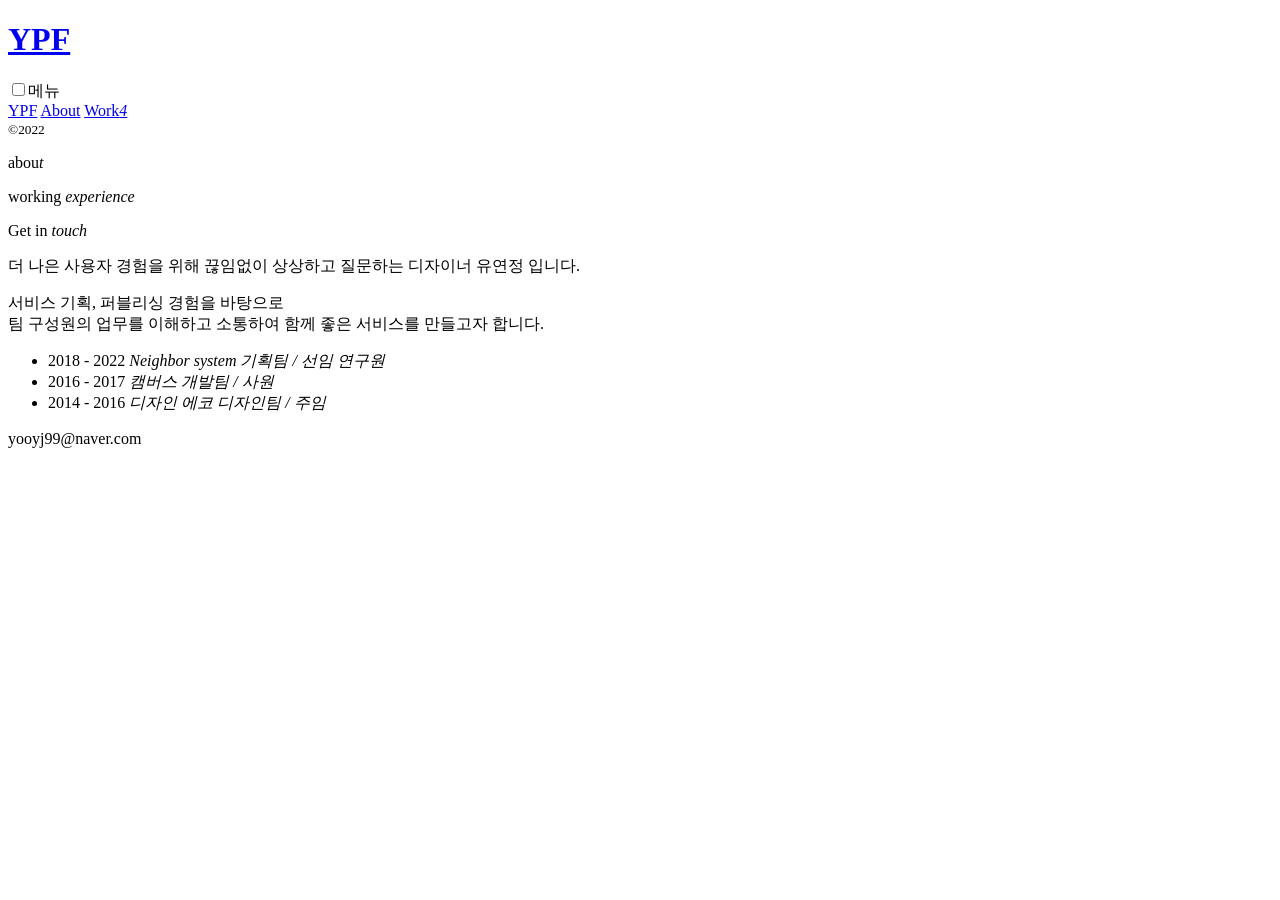
==== about.html @ 17d674d4 "페이지 업로드" ====
<!DOCTYPE html>
<html lang="ko">
<head>
    <meta charset="UTF-8">
    <meta http-equiv="X-UA-Compatible" content="IE=edge:chrome=1">
    <meta name="viewport" content="width=device-width, initial-scale=1.0">

    <meta property="og:url" content="https://ypf-uxui.com/">
    <meta property="og:type" content="website">
    <meta property="og:image" content="https://ypf-uxui.com/resource/images/img_ypf.png">
    <meta property="og:title" content="YPF - UXUI">
    <meta property="og:description" content="Design portfolio">

    <link rel="stylesheet" href="resource/css/base.css">
    <link rel="stylesheet" href="resource/css/font.css">
    <link rel="stylesheet" href="resource/css/common.css">
    <link rel="stylesheet" href="resource/css/about.css">
    <script type="text/javascript" src="resource/JS/plugin/jquery-3.6.1.min.js"></script>
    <script type="text/javascript" src="resource/JS/about.js"></script>
    
    <link rel="shortcut icon" href="resource/images/favicon.ico">
    <title>YPF - Design portfolio</title>
    
</head>
<body>
    <header class="white">
        <a href="index.html"><h1>YPF</h1></a>
        <nav>
            <input type="checkbox" id="btn"><label for="btn">메뉴</label>
            <div class="menu">
                <a class="index" href="index.html"><span>YPF</span></a>
                <a class="about active" href="about.html"><span>About</span></a>
                <a class="work" href="work.html"><span>Work</span><i>4</i></a>
            </div>
        </nav>
        <small class="hidden">©2022</small>
    </header>

    <div class="wrap">
        <div class="pgroup">
            <p class="outer active">
                <span class="primary">abou<i class="serif">t</i></span>
            </p>
            <p class="outer">
                <span>working <em><i class="primary">e<i class="serif italic">x</i>perience</i></em></span>
            </p>
            <p class="outer">
                <span>Get in <em><i class="primary"><i class="serif italic">t</i>ouch</i></em></span>
            </p>
        </div>
        <section class="section01">
            <div class="inner">
               <p class="viewItem">
                더 나은 사용자 경험을 위해 끊임없이
                상상하고 질문하는 디자이너 유연정 입니다. 
               </p>
               <p class="viewItem">
                서비스 기획, 퍼블리싱 경험을 바탕으로<br/>
                팀 구성원의 업무를 이해하고 소통하여
                함께 좋은 서비스를 만들고자 합니다.
               </p>
            </div>
        </section>
        <section class="section02">
            <div class="inner">
               <ul>
                   <li>
                       <time>2018 - 2022</time>
                       <span>
                           <em>Neighbor system</em>
                           <i>기획팀 / 선임 연구원</i>
                       </span>
                   </li>
                   <li>
                       <time>2016 - 2017</time>
                       <span>
                           <em>캠버스</em>
                           <i>개발팀 / 사원</i>
                       </span>
                   </li>
                   <li>
                       <time>2014 - 2016</time>
                       <span>
                           <em>디자인 에코</em>
                           <i>디자인팀 / 주임</i>
                       </span>
                   </li>
               </ul>
            </div>
        </section>
        <section class="section03">
            <div class="inner">
               <p>yooyj99@naver.com</p>
            </div>
        </section>
    </div>

    
    
</body>
</html>
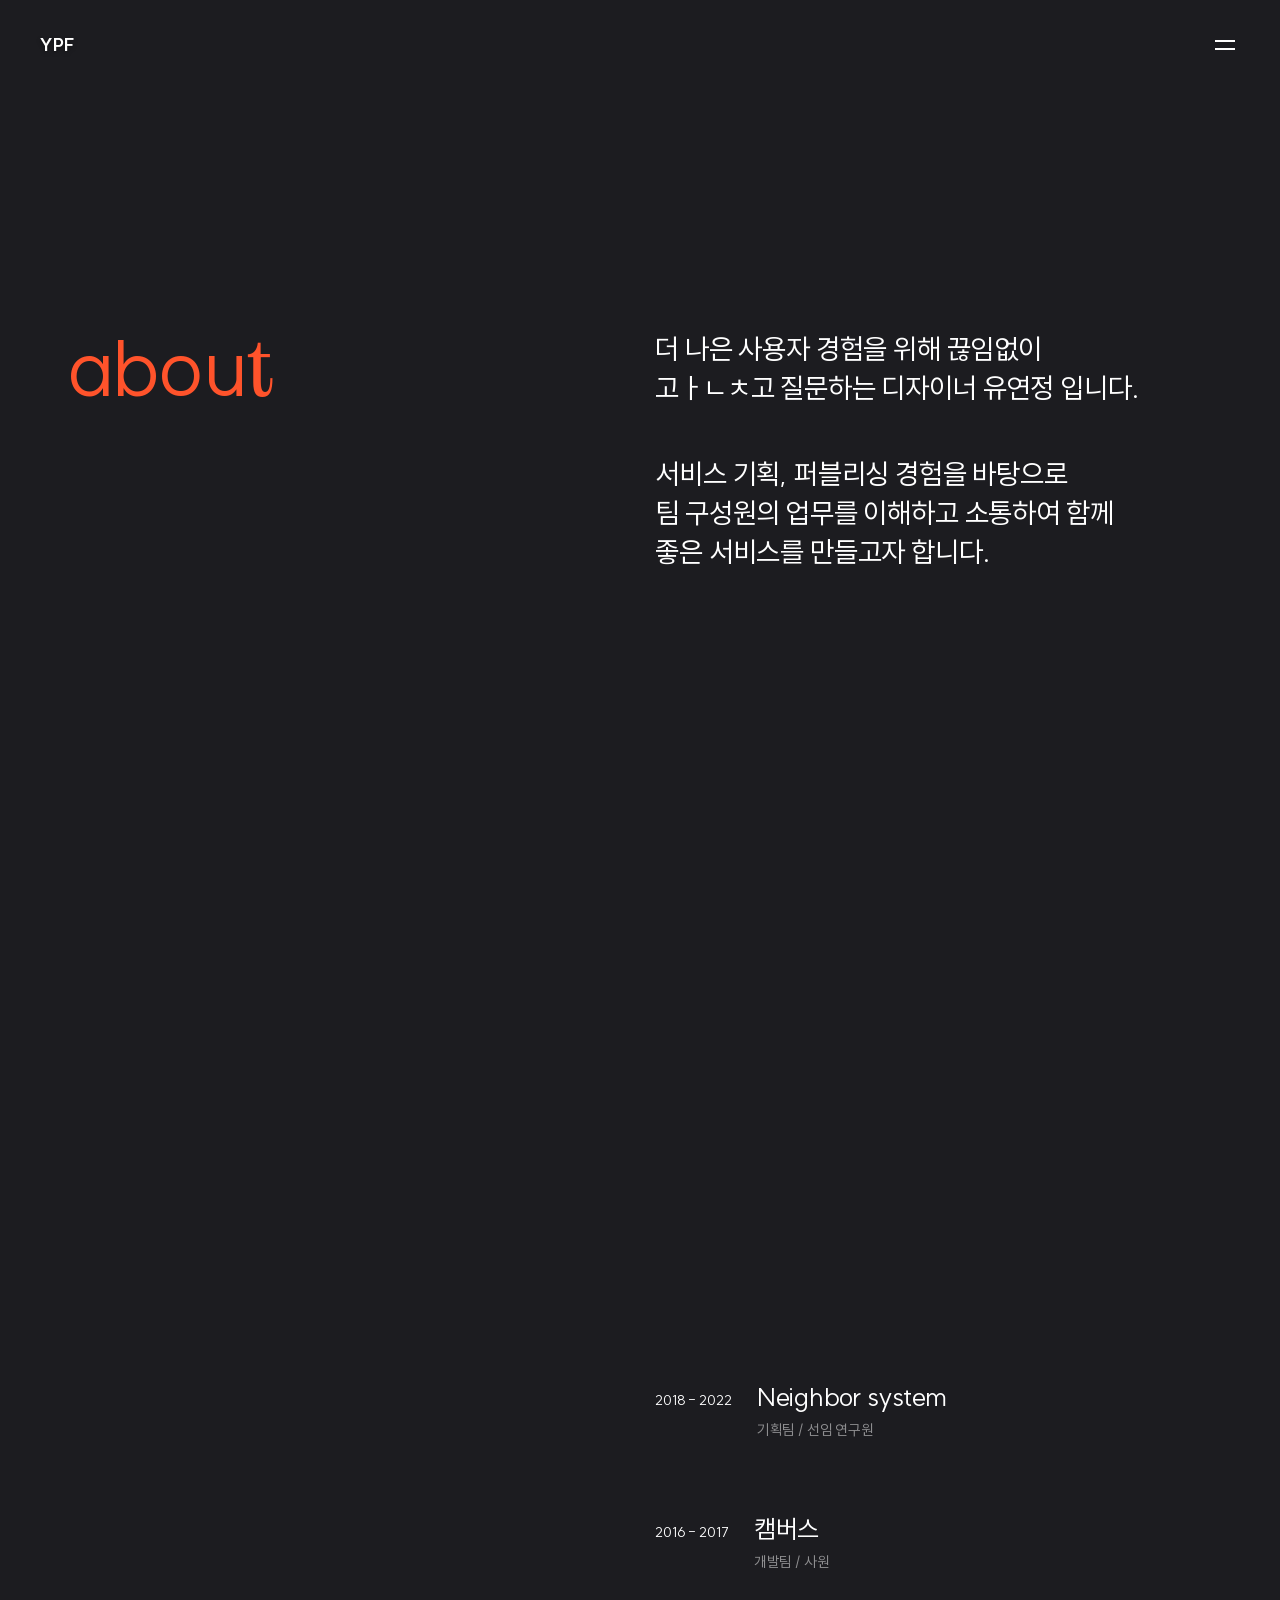
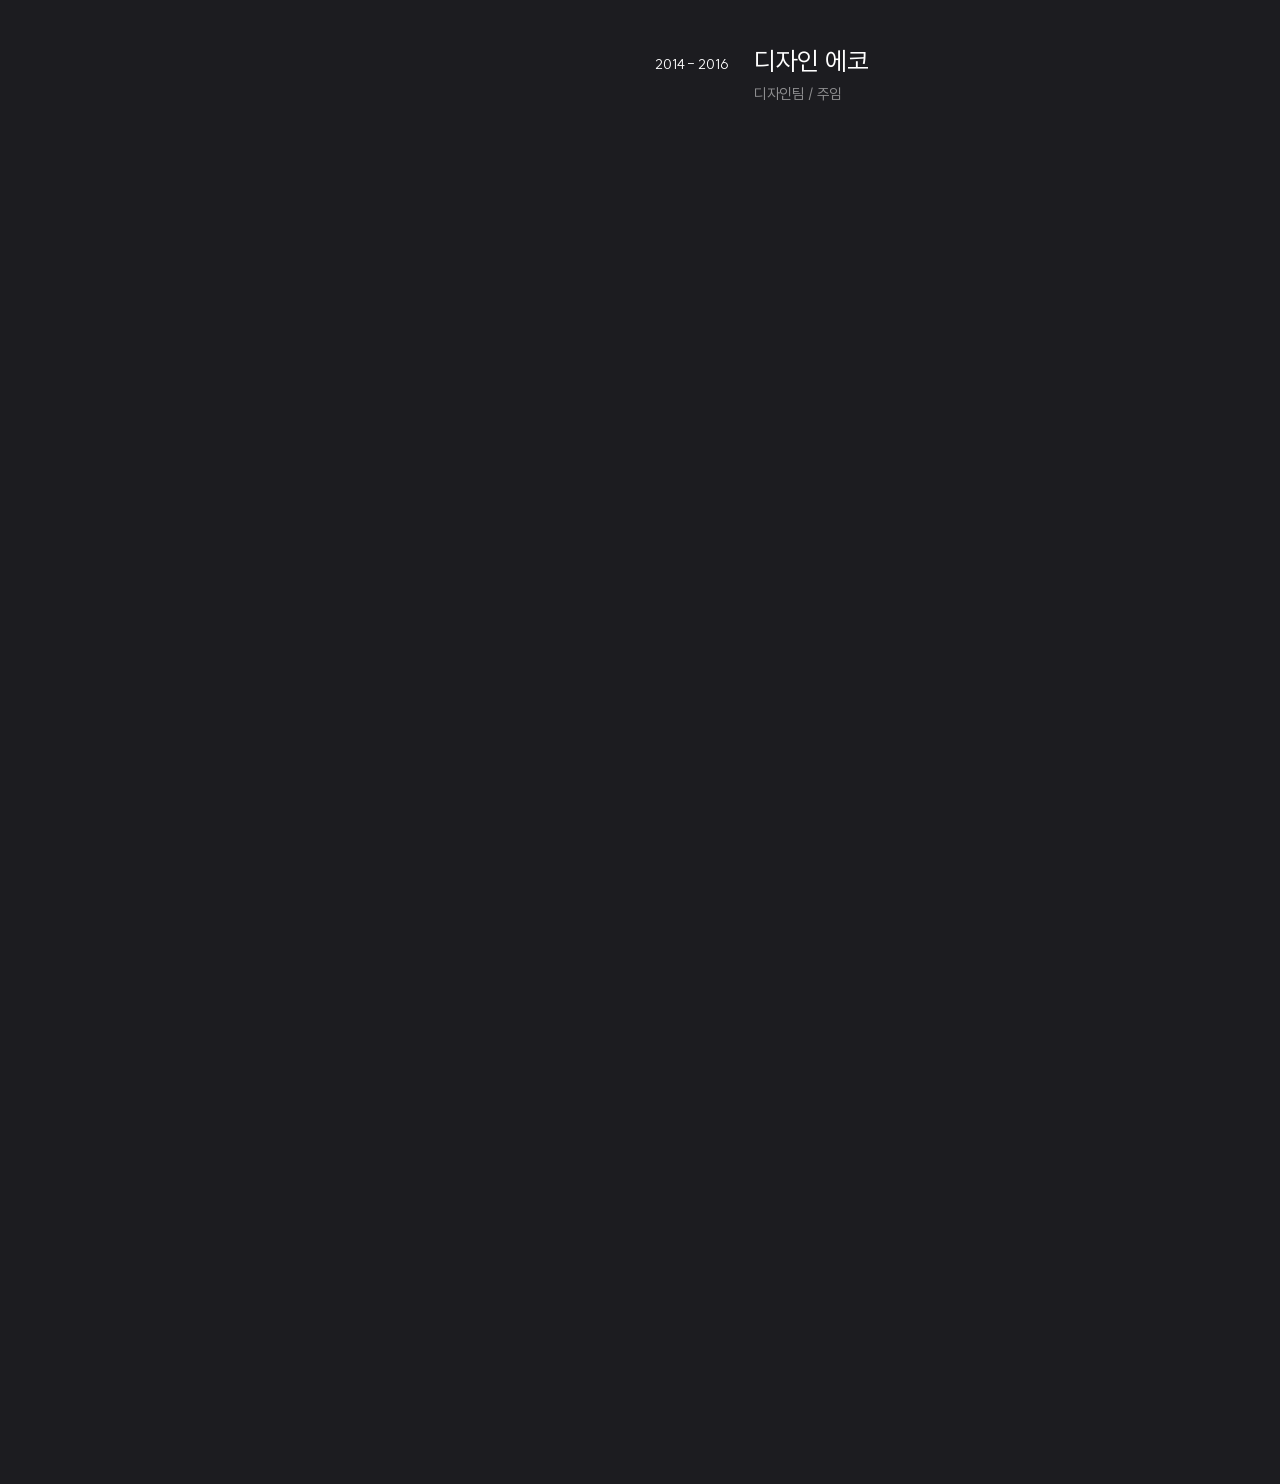
==== commit 3b044aaa: "Add files via upload" ====
--- a/about.html
+++ b/about.html
@@ -52,7 +52,7 @@
             <div class="inner">
                <p class="viewItem">
                 더 나은 사용자 경험을 위해 끊임없이
-                상상하고 질문하는 디자이너 유연정 입니다. 
+                고ㅏㄴㅊ고 질문하는 디자이너 유연정 입니다. 
                </p>
                <p class="viewItem">
                 서비스 기획, 퍼블리싱 경험을 바탕으로<br/>
@@ -89,9 +89,9 @@
             </div>
         </section>
         <section class="section03">
-            <div class="inner">
-               <p>yooyj99@naver.com</p>
-            </div>
+           <!-- <div class="inner">
+               <p>***@gmail.com</p>
+            </div>-->
         </section>
     </div>
 
--- a/resource/css/base.css
+++ b/resource/css/base.css
@@ -0,0 +1,39 @@
+@charset "utf-8";
+
+/*Reset*/
+*, *:after, *:before{margin:0; padding:0; box-sizing: border-box; word-break:keep-all;}
+html, body, div, span, h1, h2, h3, h4, h5, h6, p, a, address, strong, i, ul, li, fieldset, form, label, legend, table, caption, tbody, tfoot, thead, tr, th, td,
+article, aside, canvas, figure, figcaption, footer, header, 
+section, summary, time, mark, audio, video
+ { margin: 0; padding: 0; border: 0; font-size: 100%; font: inherit; vertical-align: baseline; }
+/* HTML5 display-role reset for older browsers */
+article, aside, details, figcaption, figure,footer, header, main, nav, section, samp, cite {display: block;}
+h1, h2, h3, h4, h5, h6{clear:both; font-weight:normal;}
+ul, ol {list-style: none;}
+a{color: inherit; text-decoration: none; cursor:pointer;}
+em, i{font-style:normal;}
+button{border:0; outline:0; font-family: var(--main-font); background:none; cursor: pointer; font-size: 100%; color:#fff;}
+img {vertical-align:middle; border:0}
+
+/* scroll */
+/* 스크롤바 설정*/
+::-webkit-scrollbar{width: 14px; }  
+/* 스크롤바 막대 설정*/
+::-webkit-scrollbar-thumb{background-color: rgba(31,35,39,.3); border-radius: 13px; background-clip: padding-box; border:3px solid transparent;}
+/* 스크롤바 뒷 배경 설정*/
+::-webkit-scrollbar-track{background-color: #f4f4f4; border-radius: 0;}
+/* 스크롤바 버튼 설정*/
+::-webkit-scrollbar-button{display: block; height:1px;}
+
+html{position:relative; font-size:10px; scroll-behavior: smooth;}
+body{position:relative; overflow-x: hidden; font-family: var(--main-font); font-weight:400; font-size:1.6rem; color:#181818; letter-spacing:-0.01em;} 
+
+
+:root{
+    --primary-color : #FF532B;
+    --secondary-color : #1C1C20;
+    --main-font : 'SUIT', sans-serif ;
+    --sub-font : 'PPObjectSans',sans-serif;
+    --sub-font-serif : 'PPEditorialNew',serif;
+  }
+  
--- a/resource/css/font.css
+++ b/resource/css/font.css
@@ -0,0 +1,63 @@
+@charset "utf-8";
+
+@font-face {
+	font-family: 'SUIT';
+	font-weight: 300;
+	src:local(※), url(../font/SUIT-Light.woff2) format('woff2'),
+    url(../font/SUIT-Light.ttf) format('truetype');
+}
+@font-face {
+	font-family: 'SUIT';
+	font-weight: 400;
+	src:local(※), url(../font/SUIT-Regular.woff2) format('woff2'),
+    url(../font/SUIT-Regular.ttf) format('truetype');
+}
+@font-face {
+	font-family: 'SUIT';
+	font-weight: 500;
+	src:local(※), url(../font/SUIT-Medium.woff2) format('woff2'),
+    url(../font/SUIT-Medium.ttf) format('truetype');
+
+}
+@font-face {
+	font-family: 'SUIT';
+	font-weight: 600;
+	src:local(※), url(../font/SUIT-SemiBold.woff2) format('woff2'),
+    url(../font/SUIT-SemiBold.ttf) format('truetype');
+
+}
+@font-face {
+	font-family: 'SUIT';
+	font-weight: 700;
+	src:local(※), url(../font/SUIT-Bold.woff2) format('woff2'),
+    url(../font/SUIT-Bold.ttf) format('truetype');
+
+}
+@font-face {
+	font-family: 'SUIT';
+	font-weight: 800;
+	src:local(※), url(../font/SUIT-ExtraBold.woff2) format('woff2'),
+    url(../font/SUIT-ExtraBold.ttf) format('truetype');
+}
+
+@font-face {
+	font-family: 'PPObjectSans';
+	font-weight: 400;
+	src:local(※), url(../font/PPObjectSans-Regular.woff) format('woff'),
+    url(../font/PPObjectSans-Regular.otf) format('opentype');
+}
+
+
+@font-face {
+	font-family: 'PPEditorialNew';
+	font-weight: 400;
+	src:local(※), url(../font/PPEditorialNew-Regular.woff) format('woff'),
+    url(../font/PPEditorialNew-Regular.otf) format('opentype');
+}
+@font-face {
+	font-family: 'PPEditorialNew';
+	font-weight: 400;
+    font-style: italic;
+	src:local(※), url(../font/PPEditorialNew-Italic.woff) format('woff'),
+    url(../font/PPEditorialNew-Italic.otf) format('opentype');
+}
--- a/resource/css/common.css
+++ b/resource/css/common.css
@@ -0,0 +1,105 @@
+@charset "utf-8";
+
+/* header */
+header{z-index: 999; position: fixed; top:0; left:0; width: 100%; display: flex; justify-content: space-between; align-items: center; padding: 30px 40px 0 40px;}
+header h1{font-size: 1.6rem; font-weight: 800; text-shadow: 0 2px 1px rgba(0,0,0,0.1); transition-duration: .3s;}
+header small{font-size: 1.2rem; opacity: .6;}
+
+nav{position: relative; display: flex; flex-direction: row-reverse; width: 100%;}
+nav input[type="checkbox"]{display: none;}
+nav label{position: relative; display: flex; justify-content: center; align-items: center; font-size: 0; width: 30px; height: 30px; cursor: pointer;}
+nav label::before,nav label::after{content:""; position: absolute; display: block; width:65%; height: 2px; background: #000; transition-duration: .3s;}
+nav label::before{top:calc(50% - 5px);}
+nav label::after{bottom:calc(50% - 5px);}
+nav input[type="checkbox"]:checked+label::before, nav input[type="checkbox"]:checked+label::after{top:calc(50% - 1px); bottom:calc(50% - 1px);}
+nav input[type="checkbox"]:checked+:hover::before, nav input[type="checkbox"]:checked+:hover::after{transform: scaleX(1.4);}
+nav label:hover::before, nav label:hover::after{transform: scaleX(1.4);}
+nav .menu{position: absolute;  top:50%; transform: translateY(-50%); right:clamp(50px,5.208333333333333vw,100px);display: flex; justify-content: flex-end; gap: clamp(25px,3.125vw,60px);}
+nav .menu a{position: relative; font-size: 1.4rem; font-weight: 500; opacity: 0; transform: translateY(-60px); transition-duration: .7s;}
+nav .menu a:nth-child(2){transition-delay: .1s;}
+nav .menu a:nth-child(3){transition-delay: .17s;}
+nav .menu a::after{content:""; position: absolute; bottom:0; left:0; width: 0; height: 1px; background: #000; transition-duration: .3s;}
+nav .menu a:not(.active):hover::after{width: 100%;}
+nav .menu a.index{display: none;}
+nav .menu a span{transition-duration: .3s; text-shadow: 0 2px 1px rgba(0,0,0,0.1);}
+nav .menu a.work i{position: absolute; top: -3px; right:-5px; font-size: 1rem; color: var(--primary-color);}  
+nav input[type="checkbox"]:checked ~ .menu a{opacity: 1; transform: translateY(0);}
+
+nav .menu a.active{cursor:default;}
+nav .menu a.active span{color:rgba(0,0,0,0.3);}
+nav .menu a.active i{opacity: .5;}
+
+header.white h1{color:#fff; text-shadow: 0 2px 4px rgba(0,0,0,0.35);}
+header.white nav label::before,header.white nav label::after{background: #fff;}
+header.white nav .menu a span{color:#fff; text-shadow: 0 2px 4px rgba(0,0,0,0.35);}
+header.white nav .menu a.active span{color:rgba(256,256,256,0.3);}
+header.white nav .menu a::after{background: #fff;}
+
+
+section{position: relative; width: 100%;}
+.wrap{width:100%; position: relative;}
+.hidden{visibility:hidden; position:absolute; left:-9999em; width:1px; height:1px; margin:0; padding:0; background:none; font-size:0; line-height:0; text-indent:-9999em}
+
+/* style */
+.primary{color: var(--primary-color);}
+.serif{font-family: var(--sub-font-serif);}
+.italic{font-style: italic;}
+
+.cursor{position: fixed; top:0; left:0; z-index: -1; opacity: 0; transform: translate(-50%,-50%); width:5rem; height: 5rem; border-radius: 50%;
+transition: transform .3s ease; transform-origin: 100% 100%; pointer-events: none; user-select: none;}
+.cursor.pointer{transform: scale(1.7); z-index: 1000;}
+
+.mainCopy span{position: relative; display: inline-block; left:0; font-family: var(--sub-font); font-size: 10.9vw; line-height: 0.9; transition: 1s;}
+.mainCopy em{display: inline-block;}
+
+.contact .mainCopy{padding-bottom: 11vw;}
+.contact .mainCopy p{color:#fff;}
+.info{position: relative; z-index: 1; display: flex; align-items: flex-end; justify-content: space-between; margin-top: auto;}
+.info span{color: #fff; letter-spacing:0.01em;}
+.info div span{font-size: 1.5rem;}
+.info div span~span{margin-left: 30px;}
+.info address span{font-size: 1.4rem;}
+.info address span~span{margin-left: 30px;}
+
+
+
+
+@media screen and (min-width:1024px) {
+	/* Desktop */
+}
+@media screen and (min-width:768px) and (max-width: 1023px) {
+	/* Tablet */
+
+}
+@media screen and (max-width:767px){ 
+	/* Mobile */
+
+    header{position: absolute; top:0; left:0; padding: 25px 25px 0 25px;}
+    header>a{position: relative; z-index: 2; transition-duration: .3s; transform: translateY(0);}
+    header:has(input:checked)>a{transform: translateY(-60px);}
+    header h1{font-size: 1.4rem;} 
+    header .menu a{font-size: 1.3rem;}
+    header small{font-size: 1rem;}
+
+    nav{position: fixed; top:-7px; right:0; padding: 25px 25px 0;}
+    nav::before{content:""; position: absolute; top:0; right:0; transition-duration: .3s; transition-delay: .2s; transform: translateY(-100%); display: block; width: 100vw; height: 65px; background: #fff;}
+    nav:has(input:checked)::before{transform: translateY(0); transition-delay: 0;}
+    nav .menu{width: calc(100% - 50px); right: 0; left: 0; top:31px; padding: 0 25px; transform: none;}
+    nav .menu a.index{display: block; margin-right: auto; font-weight: 800; font-size: 1.4rem;}
+    header.white nav::before{background: var(--secondary-color);}
+
+    nav label{width: 28px;}
+    nav input[type="checkbox"]:checked+:hover::before, nav input[type="checkbox"]:checked+:hover::after{transform: scaleX(1);}
+    nav label:hover::before, nav label:hover::after{transform: scaleX(1);}
+    nav .menu a:not(.active):hover::after{width: 0;}
+
+    .contact .mainCopy{padding-bottom: 80px;}
+    .info{flex-direction: column; align-items: flex-start; gap: 0;}
+    .info div span,
+    .info address span{font-size: 1.1rem;}
+    .info div span~span,
+    .info address span~span{margin:7px 0 0 7px}
+
+
+ 
+}
--- a/resource/css/about.css
+++ b/resource/css/about.css
@@ -0,0 +1,63 @@
+.wrap{background: var(--secondary-color);}
+
+.pgroup{position: fixed; top: 0; left:0; width: 100vw; height: 100vh; background: var(--secondary-color);}
+.pgroup p{position: absolute; top:11vw; transform: translateY(-50%); left:5.208333333333333vw; opacity: 0; font-size: max(4rem,6.052083333333333vw); color:#fff; transition-duration: .4s;}
+.pgroup p:nth-child(3){top:50%;}
+.pgroup p.active{animation: fadeInUp 1s both;}
+.pgroup p:nth-child(3).active{animation: fadeInUp2 1s both;}
+.pgroup p:nth-child(2) em{display: block; line-height: 0.9;}
+
+section{color:#fff; min-height: 100vh; display: flex; align-items: center;}
+section~section{margin-top: 15vw;}
+
+.inner{padding-left: 51.1875vw; padding-right:10.416666666666666vw;}
+
+.active .viewItem{animation: copyFadeIn 1s both;}
+
+.section01 p{font-size: max(1.6rem, 2.1875vw); line-height: 1.4;}
+.section01 p~p{margin-top: 3.6458333333333335vw;}
+.section01 p:last-of-type.viewItem{ animation-delay: .1s;}
+
+.section02 li{display: flex; gap: 0 1.9791666666666667vw;}
+.section02 li~li{margin-top: 5.729166666666667vw;}
+.section02 time{font-size: max(1.4rem, 1.0416666666666667vw); margin-top: 0.78125vw;}
+.section02 em{display: block; font-size: max(1.7rem, 1.9791666666666667vw); margin-bottom: 0.5208333333333334vw;}
+.section02 i{font-size: max(1.3rem, 1.1458333333333333vw); opacity: .5;}
+.section02 li:nth-child(2){animation-delay: .2s;}
+.section02 li:nth-child(3){animation-delay: .4s;}
+
+.section03 p{font-size: max(1.6rem, 1.9791666666666667vw);}
+
+
+@keyframes fadeInUp {
+    0% { transform: translateY(60px); opacity: 0;}
+    100% { transform: translateY(0); opacity: 1;}
+}
+
+@keyframes fadeInUp2{
+    0% { transform: translateY(calc(-50% + 60px)); opacity: 0;}
+    100% { transform: translateY(-50%); opacity: 1;}
+}
+
+@keyframes copyFadeIn {
+    0% { transform: translateY(100px); }
+    100% { transform: translateY(0)  }
+    }
+
+
+
+
+@media screen and (max-width:767px){ 
+	/* Mobile */
+
+    .pgroup p{bottom:25px !important; left:25px; top:initial !important;}
+    .pgroup p:nth-child(3).active{animation: fadeInUp 1s both;}
+
+    .inner{padding: 0 25px; width: 90%; margin: -20px auto 0 auto;}
+
+    .section02 li{gap:0 40px}
+
+    .section03 p{text-align: center;}
+
+}
+  
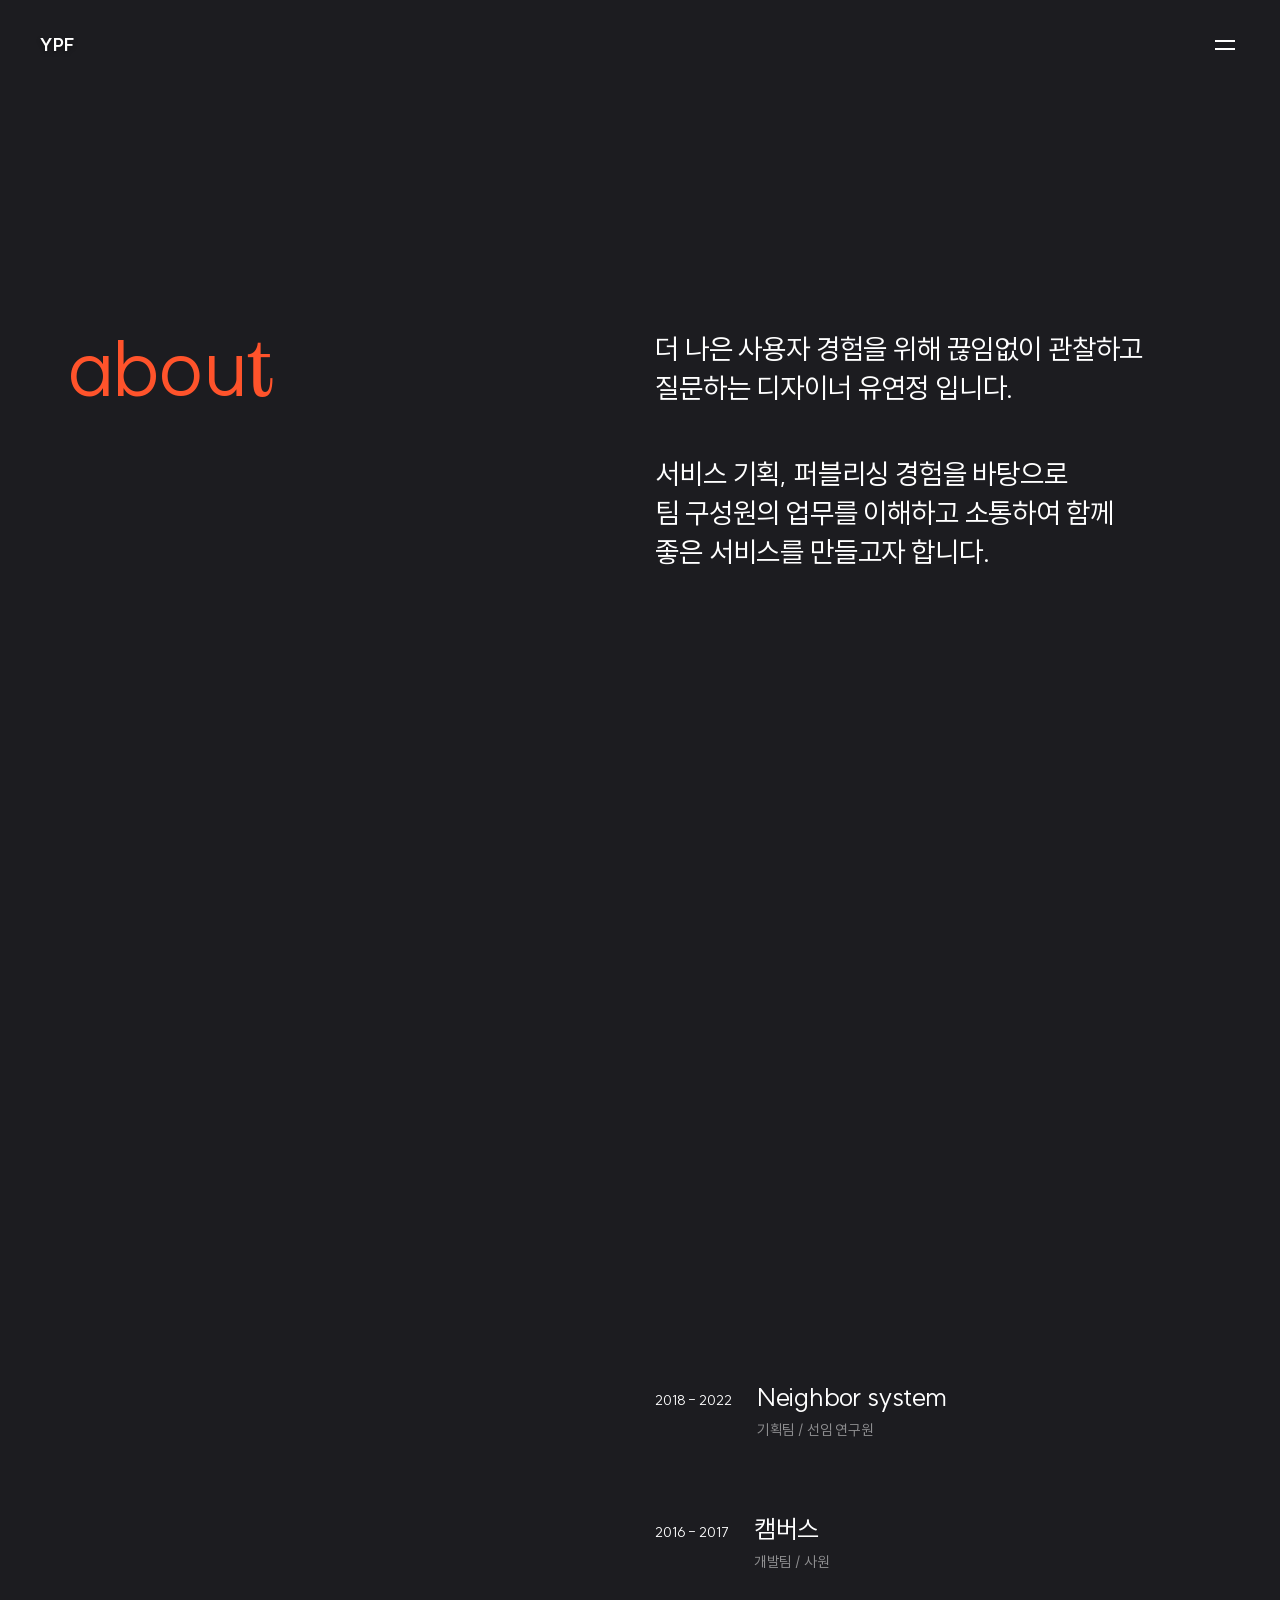
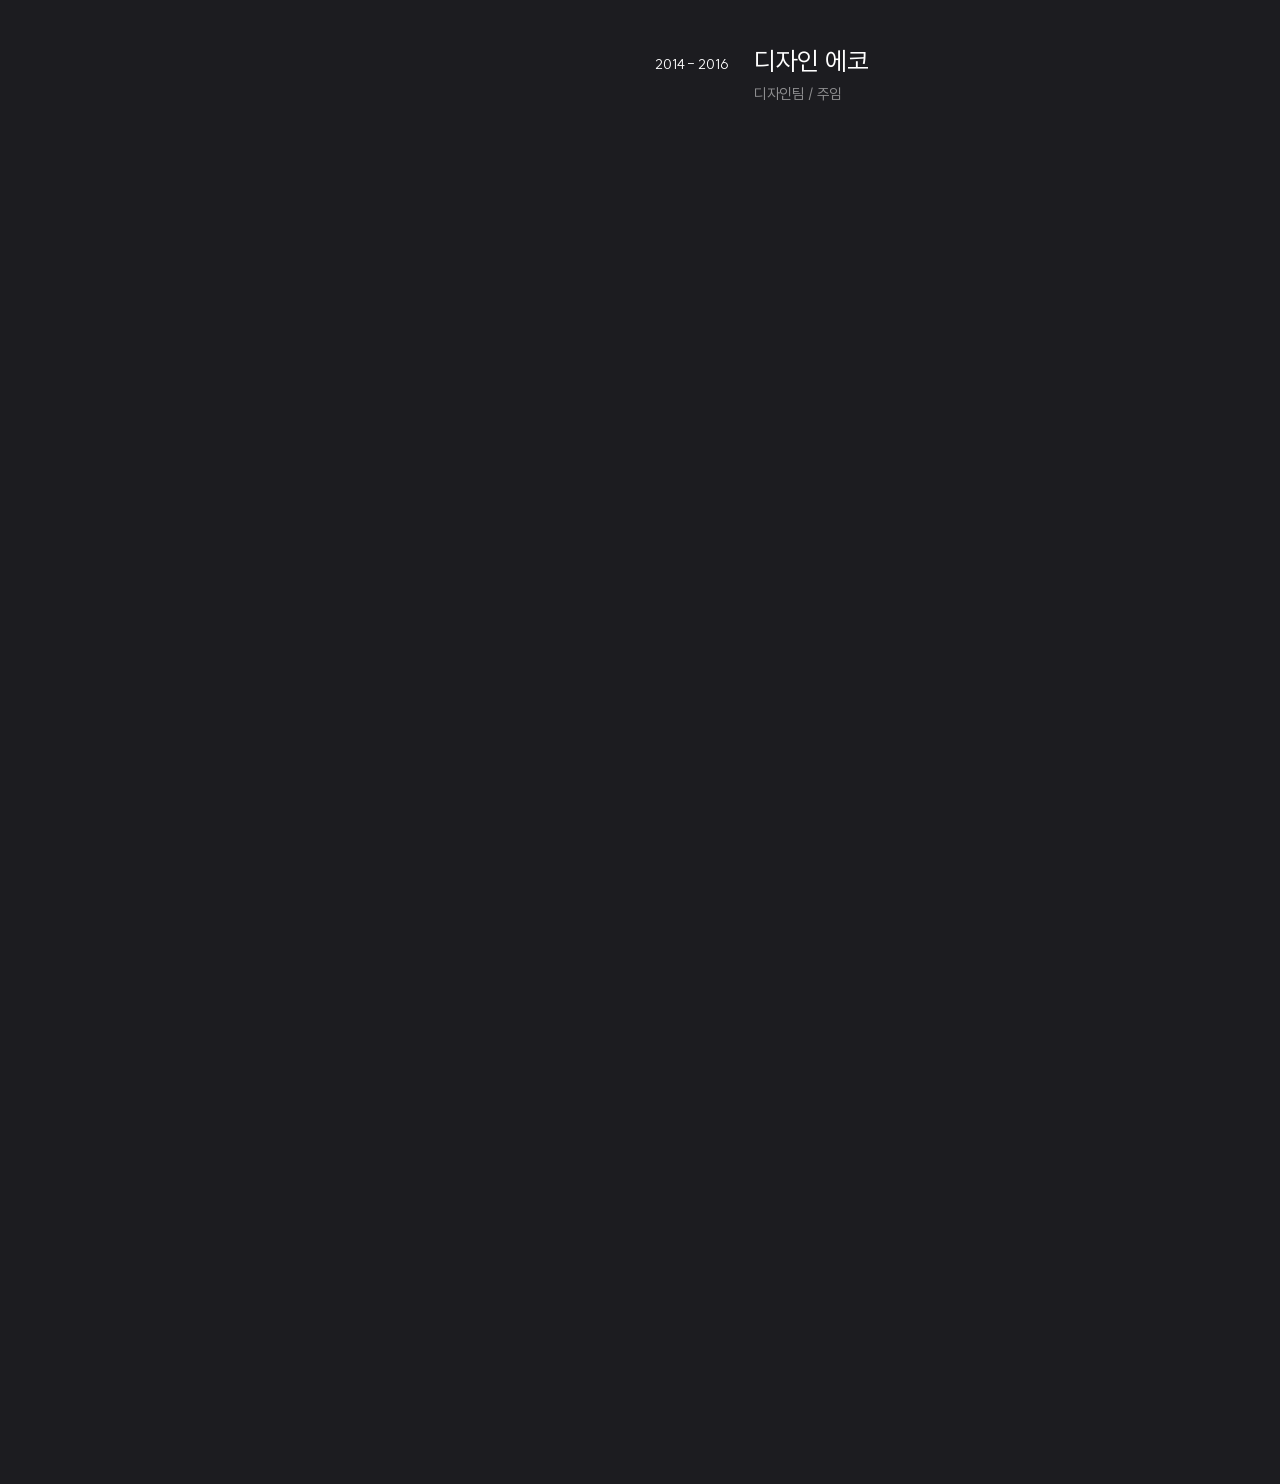
==== commit f44f5a9b: "페이지 업로드" ====
--- a/about.html
+++ b/about.html
@@ -52,7 +52,7 @@
             <div class="inner">
                <p class="viewItem">
                 더 나은 사용자 경험을 위해 끊임없이
-                고ㅏㄴㅊ고 질문하는 디자이너 유연정 입니다. 
+                관찰하고 질문하는 디자이너 유연정 입니다. 
                </p>
                <p class="viewItem">
                 서비스 기획, 퍼블리싱 경험을 바탕으로<br/>
